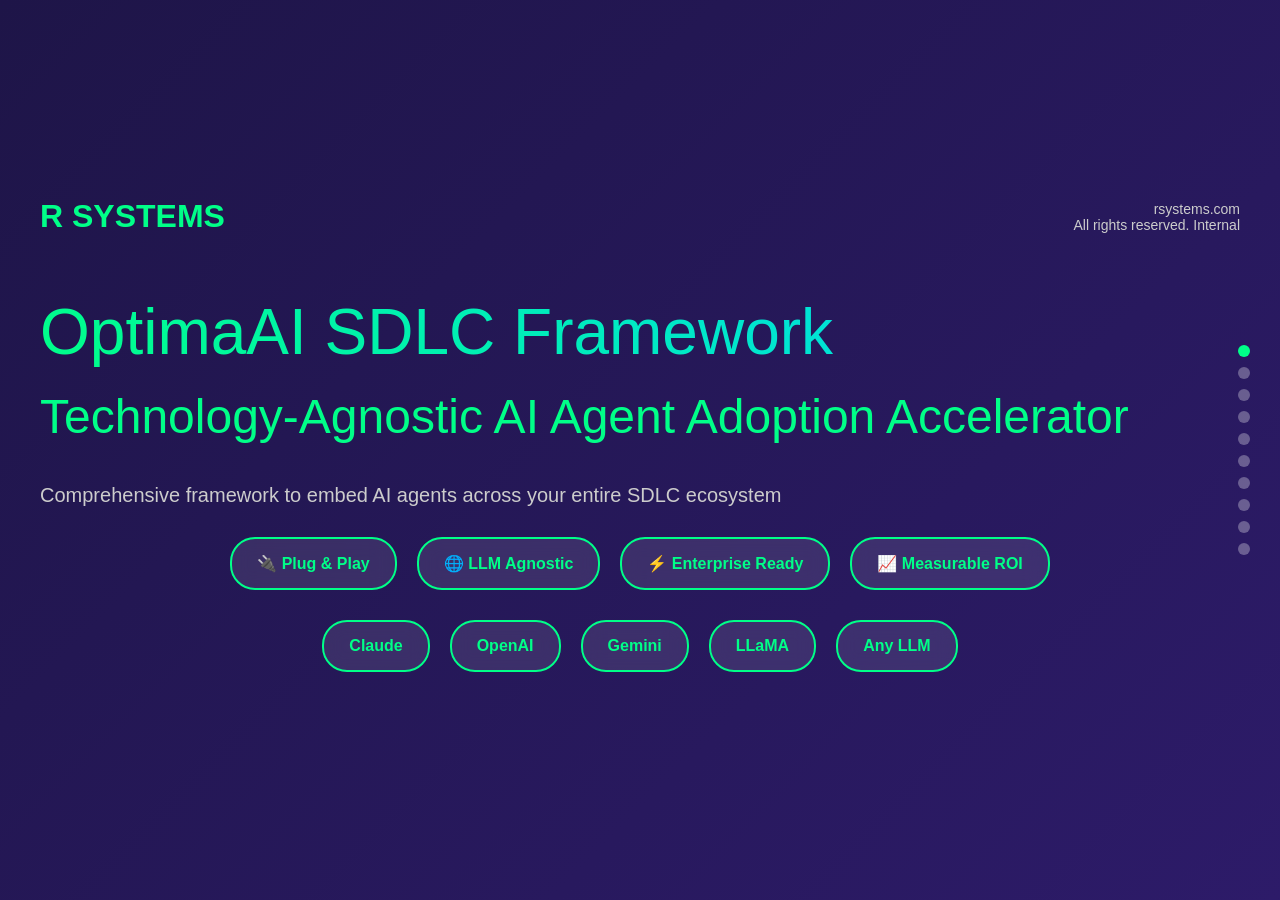
==== index.html @ e8d5e6df "Renamed to index.html" ====
<!DOCTYPE html>
<html lang="en">
<head>
    <meta charset="UTF-8">
    <meta name="viewport" content="width=device-width, initial-scale=1.0">
    <title>OptimaAI SDLC Framework</title>
    <style>
        * {
            margin: 0;
            padding: 0;
            box-sizing: border-box;
        }

        body {
            font-family: 'Segoe UI', Tahoma, Geneva, Verdana, sans-serif;
            background: linear-gradient(135deg, #1e1548 0%, #2d1b69 100%);
            color: white;
            overflow-x: hidden;
        }

        .slide {
            min-height: 100vh;
            padding: 40px;
            display: flex;
            flex-direction: column;
            justify-content: center;
            position: relative;
            page-break-after: always;
        }

        .slide-content {
            max-width: 1200px;
            margin: 0 auto;
            width: 100%;
        }

        .header {
            display: flex;
            justify-content: space-between;
            align-items: center;
            margin-bottom: 60px;
        }

        .logo {
            font-size: 32px;
            font-weight: bold;
            color: #00ff88;
        }

        .company-info {
            text-align: right;
            font-size: 14px;
            color: #ccc;
        }

        .title-slide h1 {
            font-size: 64px;
            font-weight: 300;
            margin-bottom: 20px;
            background: linear-gradient(45deg, #00ff88, #00d4ff);
            -webkit-background-clip: text;
            -webkit-text-fill-color: transparent;
            background-clip: text;
        }

        .title-slide h2 {
            font-size: 28px;
            font-weight: 300;
            color: #ccc;
            margin-bottom: 40px;
        }

        .slide h2 {
            font-size: 48px;
            margin-bottom: 40px;
            color: #00ff88;
        }

        .slide h3 {
            font-size: 32px;
            margin-bottom: 30px;
            color: #00d4ff;
        }

        /* Technology Agnostic Badges */
        .tech-badges {
            display: flex;
            justify-content: center;
            gap: 20px;
            margin: 30px 0;
            flex-wrap: wrap;
        }

        .tech-badge {
            background: rgba(255, 255, 255, 0.1);
            border: 2px solid #00ff88;
            border-radius: 25px;
            padding: 15px 25px;
            font-size: 16px;
            font-weight: bold;
            color: #00ff88;
            backdrop-filter: blur(10px);
        }

        /* Framework Components Infographic */
        .framework-grid {
            display: grid;
            grid-template-columns: repeat(3, 1fr);
            gap: 30px;
            margin: 40px 0;
        }

        .component-card {
            background: rgba(255, 255, 255, 0.1);
            border: 2px solid #00ff88;
            border-radius: 20px;
            padding: 30px;
            text-align: center;
            transition: transform 0.3s ease, box-shadow 0.3s ease;
            backdrop-filter: blur(10px);
        }

        .component-card:hover {
            transform: translateY(-10px);
            box-shadow: 0 20px 40px rgba(0, 255, 136, 0.3);
        }

        .component-icon {
            font-size: 48px;
            margin-bottom: 20px;
            color: #00ff88;
        }

        .component-card h4 {
            font-size: 20px;
            margin-bottom: 15px;
            color: #00d4ff;
        }

        .component-card p {
            font-size: 14px;
            line-height: 1.6;
            color: #ccc;
        }

        /* Detailed Phase Cards */
        .phase-detail-grid {
            display: grid;
            grid-template-columns: repeat(2, 1fr);
            gap: 30px;
            margin: 40px 0;
        }

        .phase-detail-card {
            background: rgba(255, 255, 255, 0.1);
            border: 2px solid #00d4ff;
            border-radius: 20px;
            padding: 30px;
            backdrop-filter: blur(10px);
            position: relative;
        }

        .phase-detail-number {
            position: absolute;
            top: -15px;
            left: 30px;
            background: linear-gradient(45deg, #00ff88, #00d4ff);
            color: #1e1548;
            width: 40px;
            height: 40px;
            border-radius: 50%;
            display: flex;
            align-items: center;
            justify-content: center;
            font-weight: bold;
            font-size: 18px;
        }

        .phase-detail-card h4 {
            font-size: 24px;
            margin: 20px 0 20px;
            color: #00ff88;
        }

        .phase-activities {
            display: grid;
            grid-template-columns: 1fr 1fr;
            gap: 20px;
            margin-top: 20px;
        }

        .activity-section h5 {
            font-size: 16px;
            color: #00d4ff;
            margin-bottom: 10px;
        }

        .activity-section ul {
            list-style: none;
            font-size: 13px;
            color: #ccc;
        }

        .activity-section li {
            margin-bottom: 6px;
            padding-left: 15px;
            position: relative;
        }

        .activity-section li::before {
            content: '▶';
            position: absolute;
            left: 0;
            color: #00ff88;
            font-size: 10px;
        }

        /* CXO Outcomes */
        .outcomes-grid {
            display: grid;
            grid-template-columns: 1fr 1fr;
            gap: 40px;
            margin: 40px 0;
        }

        .outcome-card {
            background: linear-gradient(135deg, rgba(0, 255, 136, 0.2), rgba(0, 212, 255, 0.2));
            border: 2px solid #00ff88;
            border-radius: 20px;
            padding: 30px;
            backdrop-filter: blur(10px);
        }

        .outcome-icon {
            font-size: 48px;
            margin-bottom: 20px;
            color: #00ff88;
        }

        .outcome-card h4 {
            font-size: 24px;
            margin-bottom: 15px;
            color: #00d4ff;
        }

        .outcome-metrics {
            margin-top: 20px;
        }

        .outcome-metrics ul {
            list-style: none;
        }

        .outcome-metrics li {
            margin-bottom: 8px;
            padding-left: 20px;
            position: relative;
            color: #ccc;
        }

        .outcome-metrics li::before {
            content: '📊';
            position: absolute;
            left: 0;
        }

        /* Use Cases Grid */
        .use-cases-grid {
            display: grid;
            grid-template-columns: repeat(2, 1fr);
            gap: 25px;
            margin: 40px 0;
        }

        .use-case-card {
            background: rgba(255, 255, 255, 0.1);
            border: 2px solid #00d4ff;
            border-radius: 15px;
            padding: 25px;
            backdrop-filter: blur(10px);
            transition: transform 0.3s ease;
        }

        .use-case-card:hover {
            transform: translateY(-5px);
        }

        .use-case-icon {
            font-size: 36px;
            margin-bottom: 15px;
            color: #00ff88;
        }

        .use-case-card h4 {
            font-size: 18px;
            margin-bottom: 10px;
            color: #00d4ff;
        }

        .use-case-card p {
            font-size: 14px;
            color: #ccc;
            line-height: 1.5;
        }

        /* AI Tools Landscape */
        .tools-categories {
            display: grid;
            grid-template-columns: repeat(5, 1fr);
            gap: 20px;
            margin: 30px 0;
        }

        .tool-category {
            background: rgba(255, 255, 255, 0.1);
            border: 2px solid #00d4ff;
            border-radius: 15px;
            padding: 20px;
            text-align: center;
            backdrop-filter: blur(10px);
        }

        .tool-category h5 {
            font-size: 14px;
            margin-bottom: 15px;
            color: #00ff88;
            font-weight: bold;
        }

        .tool-examples {
            font-size: 12px;
            color: #ccc;
            margin-bottom: 15px;
        }

        .tool-features {
            font-size: 10px;
            color: #999;
        }

        .tool-features li {
            margin-bottom: 3px;
        }

        .decision-matrix {
            background: rgba(255, 255, 255, 0.1);
            border: 2px solid #00ff88;
            border-radius: 15px;
            padding: 25px;
            margin: 30px 0;
            backdrop-filter: blur(10px);
        }

        .matrix-table {
            width: 100%;
            border-collapse: collapse;
            margin-top: 20px;
        }

        .matrix-table th,
        .matrix-table td {
            border: 1px solid #00d4ff;
            padding: 12px;
            text-align: center;
            font-size: 12px;
        }

        .matrix-table th {
            background: rgba(0, 255, 136, 0.2);
            color: #00ff88;
            font-weight: bold;
        }

        .matrix-table td {
            color: #ccc;
        }

        /* Benefits Grid */
        .benefits-grid {
            display: grid;
            grid-template-columns: repeat(5, 1fr);
            gap: 20px;
            margin: 40px 0;
        }

        .benefit-item {
            text-align: center;
            padding: 20px;
            background: rgba(0, 255, 136, 0.1);
            border-radius: 15px;
            border: 1px solid #00ff88;
        }

        .benefit-number {
            font-size: 48px;
            font-weight: bold;
            color: #00ff88;
            margin-bottom: 10px;
        }

        .benefit-text {
            font-size: 14px;
            color: #ccc;
            line-height: 1.4;
        }

        /* Case Studies */
        .case-studies-grid {
            display: grid;
            grid-template-columns: repeat(2, 1fr);
            gap: 30px;
            margin: 40px 0;
        }

        .case-study-card {
            background: rgba(255, 255, 255, 0.1);
            border: 2px solid #00d4ff;
            border-radius: 20px;
            padding: 30px;
            backdrop-filter: blur(10px);
        }

        .case-study-header {
            background: linear-gradient(45deg, #00ff88, #00d4ff);
            -webkit-background-clip: text;
            -webkit-text-fill-color: transparent;
            background-clip: text;
            font-size: 18px;
            font-weight: bold;
            margin-bottom: 15px;
        }

        .case-metrics {
            display: flex;
            justify-content: space-around;
            margin: 20px 0;
        }

        .metric {
            text-align: center;
        }

        .metric-value {
            font-size: 32px;
            font-weight: bold;
            color: #00ff88;
        }

        .metric-label {
            font-size: 12px;
            color: #ccc;
        }

        /* Commercial Card */
        .commercial-card {
            background: linear-gradient(135deg, rgba(0, 255, 136, 0.2), rgba(0, 212, 255, 0.2));
            border: 2px solid #00ff88;
            border-radius: 20px;
            padding: 40px;
            text-align: center;
            margin: 40px auto;
            max-width: 600px;
        }

        .commercial-card h3 {
            color: #00ff88;
            margin-bottom: 20px;
        }

        .pod-description {
            font-size: 18px;
            margin-bottom: 30px;
            color: #ccc;
        }

        .rate-placeholder {
            background: rgba(255, 255, 255, 0.1);
            border: 2px dashed #00d4ff;
            border-radius: 10px;
            padding: 20px;
            font-size: 24px;
            color: #00d4ff;
        }

        /* Navigation */
        .nav-dots {
            position: fixed;
            right: 30px;
            top: 50%;
            transform: translateY(-50%);
            z-index: 1000;
        }

        .nav-dot {
            width: 12px;
            height: 12px;
            border-radius: 50%;
            background: rgba(255, 255, 255, 0.3);
            margin: 10px 0;
            cursor: pointer;
            transition: background 0.3s ease;
        }

        .nav-dot.active {
            background: #00ff88;
        }

        @media print {
            .nav-dots { display: none; }
            .slide { page-break-after: always; }
        }
    </style>
</head>
<body>
    <!-- Slide 1: Title -->
    <div class="slide title-slide">
        <div class="slide-content">
            <div class="header">
                <div class="logo">R SYSTEMS</div>
                <div class="company-info">
                    rsystems.com<br>
                    All rights reserved. Internal
                </div>
            </div>
            <h1>OptimaAI SDLC Framework</h1>
            <h2>Technology-Agnostic AI Agent Adoption Accelerator</h2>
            <p style="font-size: 20px; color: #ccc; margin-top: 40px;">
                Comprehensive framework to embed AI agents across your entire SDLC ecosystem
            </p>
            
            <div class="tech-badges">
                <div class="tech-badge">🔌 Plug & Play</div>
                <div class="tech-badge">🌐 LLM Agnostic</div>
                <div class="tech-badge">⚡ Enterprise Ready</div>
                <div class="tech-badge">📈 Measurable ROI</div>
            </div>
            
            <div class="tech-badges">
                <div class="tech-badge">Claude</div>
                <div class="tech-badge">OpenAI</div>
                <div class="tech-badge">Gemini</div>
                <div class="tech-badge">LLaMA</div>
                <div class="tech-badge">Any LLM</div>
            </div>
        </div>
    </div>

    <!-- Slide 2: Framework Components -->
    <div class="slide">
        <div class="slide-content">
            <div class="header">
                <div class="logo">R SYSTEMS</div>
                <div class="company-info">rsystems.com</div>
            </div>
            <h2>OptimaAI Framework Components</h2>
            <p style="font-size: 18px; color: #ccc; margin-bottom: 40px;">
                Technology-agnostic accelerator with pre-built components for seamless AI agent integration
            </p>
            
            <div class="framework-grid">
                <div class="component-card">
                    <div class="component-icon">📚</div>
                    <h4>Prompt Libraries</h4>
                    <p>1,500+ reusable prompt snippets & DSLs optimized for SDLC workflows across all LLM providers</p>
                </div>
                
                <div class="component-card">
                    <div class="component-icon">🤖</div>
                    <h4>Agentic Tools</h4>
                    <p>25+ best-in-class tools: Cursor, Claude Code, GitHub Copilot, Gemini, compatible with any LLM</p>
                </div>
                
                <div class="component-card">
                    <div class="component-icon">⚙️</div>
                    <h4>Custom Agents</h4>
                    <p>Reference blueprints for 12 common SDLC agents: Code Gen, PR Reviewer, QE Bot</p>
                </div>
                
                <div class="component-card">
                    <div class="component-icon">🔌</div>
                    <h4>MCP Servers</h4>
                    <p>Pre-built connectors for Jira, GitHub, CI/CD, Databases, Cloud platforms</p>
                </div>
                
                <div class="component-card">
                    <div class="component-icon">👨‍💻</div>
                    <h4>AI Engineering Experts</h4>
                    <p>400+ GenAI-certified engineers, 40+ prompt/agent design specialists</p>
                </div>
                
                <div class="component-card">
                    <div class="component-icon">📈</div>
                    <h4>Adoption Framework</h4>
                    <p>Proven 5-stage maturity model with evaluation harness for metrics tracking</p>
                </div>
            </div>
        </div>
    </div>

    <!-- Slide 3: AI Tools Landscape -->
    <div class="slide">
        <div class="slide-content">
            <div class="header">
                <div class="logo">R SYSTEMS</div>
                <div class="company-info">rsystems.com</div>
            </div>
            <h2>AI Tools Landscape & Selection Guide</h2>
            <p style="font-size: 18px; color: #ccc; margin-bottom: 30px;">
                Understanding the ecosystem to make informed decisions for your SDLC
            </p>
            
            <div class="tools-categories">
                <div class="tool-category">
                    <h5>AI Native IDE</h5>
                    <div class="tool-examples">Cursor, Windsurf</div>
                    <ul class="tool-features">
                        <li>✓ Interactive pair programming</li>
                        <li>✓ Long context mode</li>
                        <li>✓ Multi-file editing</li>
                        <li>✓ Deep indexing</li>
                        <li>△ Limited IDE support</li>
                    </ul>
                    <div style="margin-top: 10px; font-size: 11px; color: #00ff88;">Best for: Daily coding</div>
                </div>
                
                <div class="tool-category">
                    <h5>AI Extension in IDE</h5>
                    <div class="tool-examples">GitHub Copilot, Amazon Q, Cline</div>
                    <ul class="tool-features">
                        <li>✓ Works with existing IDEs</li>
                        <li>✓ Enterprise compliance</li>
                        <li>✓ Multiple LLM Support</li>
                        <li>△ Limited native features</li>
                    </ul>
                    <div style="margin-top: 10px; font-size: 11px; color: #00ff88;">Best for: Enterprise teams</div>
                </div>
                
                <div class="tool-category">
                    <h5>Prototyping Tools</h5>
                    <div class="tool-examples">Lovable.dev, V0.dev, Bolt.new</div>
                    <ul class="tool-features">
                        <li>✓ Rapid prototyping</li>
                        <li>✓ Natural language input</li>
                        <li>✓ Quick POCs</li>
                        <li>△ Not production-ready</li>
                    </ul>
                    <div style="margin-top: 10px; font-size: 11px; color: #00ff88;">Best for: Quick prototypes</div>
                </div>
                
                <div class="tool-category">
                    <h5>Background Agent</h5>
                    <div class="tool-examples">Devin, Factory AI, Jules</div>
                    <ul class="tool-features">
                        <li>✓ Fire and Forget</li>
                        <li>✓ Large scale tasks</li>
                        <li>✓ Parallel execution</li>
                        <li>△ Non-interactive</li>
                    </ul>
                    <div style="margin-top: 10px; font-size: 11px; color: #00ff88;">Best for: Large automation</div>
                </div>
                
                <div class="tool-category">
                    <h5>CLI Agent</h5>
                    <div class="tool-examples">Claude Code, Aider, Amazon Q CLI</div>
                    <ul class="tool-features">
                        <li>✓ Local execution</li>
                        <li>✓ Semi-interactive</li>
                        <li>✓ External tooling (MCP)</li>
                        <li>✓ Privacy compliant</li>
                    </ul>
                    <div style="margin-top: 10px; font-size: 11px; color: #00ff88;">Best for: Complex local tasks</div>
                </div>
            </div>
            
            <div class="decision-matrix">
                <h3 style="color: #00d4ff; margin-bottom: 20px;">Quick Decision Matrix</h3>
                <table class="matrix-table">
                    <thead>
                        <tr>
                            <th>Category</th>
                            <th>Interactivity</th>
                            <th>Privacy</th>
                            <th>Setup</th>
                            <th>Scale</th>
                            <th>Use When</th>
                            <th>Best For</th>
                        </tr>
                    </thead>
                    <tbody>
                        <tr>
                            <td>AI Native IDE</td>
                            <td>High</td>
                            <td>Medium</td>
                            <td>Complex</td>
                            <td>Individual</td>
                            <td>Greenfield</td>
                            <td>Pair coding</td>
                        </tr>
                        <tr>
                            <td>AI Extension</td>
                            <td>High</td>
                            <td>High</td>
                            <td>Easy</td>
                            <td>Team</td>
                            <td>Enterprise</td>
                            <td>Daily coding</td>
                        </tr>
                        <tr>
                            <td>Prototyping</td>
                            <td>High</td>
                            <td>High</td>
                            <td>Easy</td>
                            <td>Limited</td>
                            <td>Rapid POCs</td>
                            <td>Quick mockups</td>
                        </tr>
                        <tr>
                            <td>Background</td>
                            <td>Low</td>
                            <td>Low</td>
                            <td>Easy</td>
                            <td>Massive</td>
                            <td>Large tasks</td>
                            <td>Bulk automation</td>
                        </tr>
                        <tr>
                            <td>CLI Agent</td>
                            <td>Medium</td>
                            <td>High</td>
                            <td>Medium</td>
                            <td>High</td>
                            <td>Complex tasks</td>
                            <td>Local development</td>
                        </tr>
                    </tbody>
                </table>
            </div>
        </div>
    </div>

    <!-- Slide 4: CXO Outcomes -->
    <div class="slide">
        <div class="slide-content">
            <div class="header">
                <div class="logo">R SYSTEMS</div>
                <div class="company-info">rsystems.com</div>
            </div>
            <h2>What CXOs Get: Measurable Business Outcomes</h2>
            <p style="font-size: 18px; color: #ccc; margin-bottom: 40px;">
                Complete ecosystem of AI-powered engineering excellence with executive visibility
            </p>
            
            <div class="outcomes-grid">
                <div class="outcome-card">
                    <div class="outcome-icon">🚀</div>
                    <h4>AI-Embedded Engineering Teams</h4>
                    <p style="color: #ccc; margin-bottom: 20px;">
                        Fully integrated AI agents across your SDLC, enabling your engineering teams to operate at 2X productivity
                    </p>
                    <div class="outcome-metrics">
                        <ul>
                            <li>Context-aware agents with deep ecosystem knowledge</li>
                            <li>Seamless integration with existing workflows</li>
                            <li>Reduced cognitive load on developers</li>
                            <li>Faster feature delivery and bug resolution</li>
                            <li>Enhanced code quality and consistency</li>
                        </ul>
                    </div>
                </div>
                
                <div class="outcome-card">
                    <div class="outcome-icon">📊</div>
                    <h4>Executive Productivity Dashboard</h4>
                    <p style="color: #ccc; margin-bottom: 20px;">
                        Real-time visibility into developer productivity and AI adoption metrics across your organization
                    </p>
                    <div class="outcome-metrics">
                        <ul>
                            <li>GitHub commit and PR metrics integration</li>
                            <li>Copilot/AI tool usage analytics</li>
                            <li>Atlassian/Jira velocity tracking</li>
                            <li>Sprint performance and delivery metrics</li>
                            <li>ROI measurement on AI investments</li>
                            <li>Team productivity trends and insights</li>
                        </ul>
                    </div>
                </div>
            </div>
            
            <div style="text-align: center; margin-top: 40px; padding: 30px; background: rgba(0, 255, 136, 0.1); border-radius: 15px; border: 2px solid #00ff88;">
                <h3 style="color: #00ff88; margin-bottom: 15px;">🎯 Bottom Line Impact</h3>
                <p style="font-size: 20px; color: #ccc;">
                    <strong style="color: #00d4ff;">Minimum 2X productivity gains</strong> with full visibility and control over your AI-powered engineering transformation
                </p>
            </div>
        </div>
    </div>

    <!-- Slide 5: Detailed Engagement Phases -->
    <div class="slide">
        <div class="slide-content">
            <div class="header">
                <div class="logo">R SYSTEMS</div>
                <div class="company-info">rsystems.com</div>
            </div>
            <h2>Detailed 4-Phase Engagement Model</h2>
            <p style="font-size: 18px; color: #ccc; margin-bottom: 30px;">
                Systematic approach to embed AI agents in your SDLC ecosystem
            </p>
            
            <div class="phase-detail-grid">
                <div class="phase-detail-card">
                    <div class="phase-detail-number">1</div>
                    <h4>Discovery & Assessment</h4>
                    <div class="phase-activities">
                        <div class="activity-section">
                            <h5>Technology Analysis</h5>
                            <ul>
                                <li>Tech stack deep dive</li>
                                <li>Development workflow mapping</li>
                                <li>Tool inventory assessment</li>
                                <li>Integration point identification</li>
                            </ul>
                        </div>
                        <div class="activity-section">
                            <h5>Opportunity Mapping</h5>
                            <ul>
                                <li>Automation potential analysis</li>
                                <li>Productivity bottleneck identification</li>
                                <li>ROI opportunity assessment</li>
                                <li>Risk and compliance evaluation</li>
                            </ul>
                        </div>
                    </div>
                    <div class="phase-activities" style="margin-top: 15px;">
                        <div class="activity-section">
                            <h5>Knowledge Architecture</h5>
                            <ul>
                                <li>Codebase indexing strategy</li>
                                <li>Library and package mapping</li>
                                <li>Documentation structure analysis</li>
                                <li>Context requirements definition</li>
                            </ul>
                        </div>
                        <div class="activity-section">
                            <h5>Infrastructure Design</h5>
                            <ul>
                                <li>MCP server architecture</li>
                                <li>Custom connector requirements</li>
                                <li>QE agent framework design</li>
                                <li>Security and governance planning</li>
                            </ul>
                        </div>
                    </div>
                </div>
                
                <div class="phase-detail-card">
                    <div class="phase-detail-number">2</div>
                    <h4>Setup & Configuration</h4>
                    <div class="phase-activities">
                        <div class="activity-section">
                            <h5>Framework Deployment</h5>
                            <ul>
                                <li>Ecosystem-specific prompt templates</li>
                                <li>Cursor rules and configurations</li>
                                <li>MCP ecosystem deployment</li>
                                <li>Custom MCP server development</li>
                            </ul>
                        </div>
                        <div class="activity-section">
                            <h5>Integration Setup</h5>
                            <ul>
                                <li>SDLC adapters integration (Jira, GitHub)</li>
                                <li>Agentic workflow configuration</li>
                                <li>Knowledge assistant deployment</li>
                                <li>CI/CD pipeline integration</li>
                            </ul>
                        </div>
                    </div>
                    <div class="phase-activities" style="margin-top: 15px;">
                        <div class="activity-section">
                            <h5>Agent Deployment</h5>
                            <ul>
                                <li>Custom agent development</li>
                                <li>Testing and validation setup</li>
                                <li>Performance optimization</li>
                                <li>Security implementation</li>
                            </ul>
                        </div>
                        <div class="activity-section">
                            <h5>Platform Setup</h5>
                            <ul>
                                <li>Monitoring dashboard deployment</li>
                                <li>Metrics collection setup</li>
                                <li>Alert and notification configuration</li>
                                <li>Backup and recovery procedures</li>
                            </ul>
                        </div>
                    </div>
                </div>
                
                <div class="phase-detail-card">
                    <div class="phase-detail-number">3</div>
                    <h4>Adoption & Training</h4>
                    <div class="phase-activities">
                        <div class="activity-section">
                            <h5>Team Enablement</h5>
                            <ul>
                                <li>Comprehensive training programs</li>
                                <li>Best practice workshops</li>
                                <li>"Prompt to Product" certification</li>
                                <li>Hands-on coaching sessions</li>
                            </ul>
                        </div>
                        <div class="activity-section">
                            <h5>Change Management</h5>
                            <ul>
                                <li>Adoption strategy execution</li>
                                <li>Resistance management</li>
                                <li>Feedback loop establishment</li>
                                <li>Continuous improvement process</li>
                            </ul>
                        </div>
                    </div>
                    <div class="phase-activities" style="margin-top: 15px;">
                        <div class="activity-section">
                            <h5>Productivity Optimization</h5>
                            <ul>
                                <li>Workflow optimization</li>
                                <li>Custom prompt development</li>
                                <li>Agent fine-tuning</li>
                                <li>Performance enhancement</li>
                            </ul>
                        </div>
                        <div class="activity-section">
                            <h5>Knowledge Transfer</h5>
                            <ul>
                                <li>Internal champion development</li>
                                <li>Documentation and playbooks</li>
                                <li>Self-service capabilities</li>
                                <li>Sustainability planning</li>
                            </ul>
                        </div>
                    </div>
                </div>
                
                <div class="phase-detail-card">
                    <div class="phase-detail-number">4</div>
                    <h4>Metrics & Optimization</h4>
                    <div class="phase-activities">
                        <div class="activity-section">
                            <h5>Performance Tracking</h5>
                            <ul>
                                <li>Sprint points delivered analysis</li>
                                <li>Bug reduction measurement</li>
                                <li>Ticket closure time tracking</li>
                                <li>PR resolution speed metrics</li>
                            </ul>
                        </div>
                        <div class="activity-section">
                            <h5>Executive Reporting</h5>
                            <ul>
                                <li>Leadership dashboard setup</li>
                                <li>ROI calculation and reporting</li>
                                <li>Productivity trend analysis</li>
                                <li>Strategic recommendations</li>
                            </ul>
                        </div>
                    </div>
                    <div class="phase-activities" style="margin-top: 15px;">
                        <div class="activity-section">
                            <h5>Continuous Improvement</h5>
                            <ul>
                                <li>Performance optimization</li>
                                <li>Agent enhancement</li>
                                <li>Process refinement</li>
                                <li>Scaling strategy development</li>
                            </ul>
                        </div>
                        <div class="activity-section">
                            <h5>Data Integration</h5>
                            <ul>
                                <li>GitHub metrics integration</li>
                                <li>Copilot usage analytics</li>
                                <li>Atlassian data synchronization</li>
                                <li>Custom metric development</li>
                            </ul>
                        </div>
                    </div>
                </div>
            </div>
        </div>
    </div>

    <!-- Slide 6: Proven Use Cases -->
    <div class="slide">
        <div class="slide-content">
            <div class="header">
                <div class="logo">R SYSTEMS</div>
                <div class="company-info">rsystems.com</div>
            </div>
            <h2>Proven Use Cases & Applications</h2>
            <p style="font-size: 18px; color: #ccc; margin-bottom: 40px;">
                Real-world applications of OptimaAI Framework across various engineering scenarios
            </p>
            
            <div class="use-cases-grid">
                <div class="use-case-card">
                    <div class="use-case-icon">🔄</div>
                    <h4>Agentic Reverse Engineering</h4>
                    <p>AI agents analyze legacy systems, extract business logic, and generate comprehensive documentation and migration plans for modernization initiatives.</p>
                </div>
                
                <div class="use-case-card">
                    <div class="use-case-icon">🏗️</div>
                    <h4>AI-Driven Legacy Modernization</h4>
                    <p>Automated migration of legacy applications to modern architectures with AI agents handling code transformation, testing, and validation processes.</p>
                </div>
                
                <div class="use-case-card">
                    <div class="use-case-icon">🧪</div>
                    <h4>Agent-Driven QE Framework</h4>
                    <p>Comprehensive testing automation with AI agents generating test cases, executing tests, analyzing results, and providing intelligent bug reports and suggestions.</p>
                </div>
                
                <div class="use-case-card">
                    <div class="use-case-icon">⚡</div>
                    <h4>Agent-Driven MVP Engineering</h4>
                    <p>Rapid prototype development with AI agents handling end-to-end MVP creation from requirements analysis to deployment and testing automation.</p>
                </div>
                
                <div class="use-case-card">
                    <div class="use-case-icon">📚</div>
                    <h4>Intelligent Documentation Generation</h4>
                    <p>Automated creation and maintenance of technical documentation, API specs, and code comments using context-aware AI agents.</p>
                </div>
                
                <div class="use-case-card">
                    <div class="use-case-icon">🔍</div>
                    <h4>Code Review & Quality Assurance</h4>
                    <p>AI-powered code review agents that enforce coding standards, identify potential issues, and suggest improvements based on best practices.</p>
                </div>
                
                <div class="use-case-card">
                    <div class="use-case-icon">🚀</div>
                    <h4>CI/CD Pipeline Optimization</h4>
                    <p>Intelligent build and deployment optimization with AI agents managing pipeline efficiency, resource allocation, and automated rollback strategies.</p>
                </div>
                
                <div class="use-case-card">
                    <div class="use-case-icon">🔧</div>
                    <h4>Infrastructure as Code Automation</h4>
                    <p>AI agents for automated infrastructure provisioning, configuration management, and environment consistency across development lifecycle.</p>
                </div>
            </div>
        </div>
    </div>

    <!-- Slide 7: Benefits Across SDLC -->
    <div class="slide">
        <div class="slide-content">
            <div class="header">
                <div class="logo">R SYSTEMS</div>
                <div class="company-info">rsystems.com</div>
            </div>
            <h2>Measurable Benefits Across SDLC</h2>
            <p style="font-size: 18px; color: #ccc; margin-bottom: 40px;">
                Achieve minimum 2X productivity gains with AI agent integration
            </p>
            
            <div class="benefits-grid">
                <div class="benefit-item">
                    <div class="benefit-number">21%</div>
                    <div class="benefit-text">Faster research, business analysis & documentation</div>
                </div>
                
                <div class="benefit-item">
                    <div class="benefit-number">50%</div>
                    <div class="benefit-text">Quicker design iterations</div>
                </div>
                
                <div class="benefit-item">
                    <div class="benefit-number">2-3X</div>
                    <div class="benefit-text">Faster code generation and documentation</div>
                </div>
                
                <div class="benefit-item">
                    <div class="benefit-number">15%</div>
                    <div class="benefit-text">Quicker bug resolution</div>
                </div>
                
                <div class="benefit-item">
                    <div class="benefit-number">40%</div>
                    <div class="benefit-text">Reduction in release cycles</div>
                </div>
            </div>
            
            <div style="text-align: center; margin-top: 60px;">
                <h3 style="color: #00ff88; font-size: 36px;">Overall Productivity: <span style="color: #00d4ff;">Minimum 2X Improvement</span></h3>
                <p style="font-size: 18px; color: #ccc; margin-top: 20px;">
                    With 400+ trained generative AI engineers leveling up software engineering for better productivity, efficiency, and quality
                </p>
            </div>
        </div>
    </div>

    <!-- Slide 8: Case Studies -->
    <div class="slide">
        <div class="slide-content">
            <div class="header">
                <div class="logo">R SYSTEMS</div>
                <div class="company-info">rsystems.com</div>
            </div>
            <h2>Proven Success Stories</h2>
            <p style="font-size: 18px; color: #ccc; margin-bottom: 40px;">
                Real-world implementations delivering measurable results
            </p>
            
            <div class="case-studies-grid">
                <div class="case-study-card">
                    <div class="case-study-header">AI Agents for Report Modernization - Fintech</div>
                    <p style="color: #ccc; margin-bottom: 20px;">
                        Migrated 45 embedded Looker reports to custom Vue.js + ECharts dashboards using AI-first process
                    </p>
                    <div class="case-metrics">
                        <div class="metric">
                            <div class="metric-value">2X</div>
                            <div class="metric-label">Report Output per Sprint</div>
                        </div>
                        <div class="metric">
                            <div class="metric-value">40%</div>
                            <div class="metric-label">Reduced Dev Time</div>
                        </div>
                        <div class="metric">
                            <div class="metric-value">40%+</div>
                            <div class="metric-label">Code Reuse</div>
                        </div>
                    </div>
                </div>
                
                <div class="case-study-card">
                    <div class="case-study-header">AI-Powered PHP→Java Migration</div>
                    <p style="color: #ccc; margin-bottom: 20px;">
                        Migrated 250+ legacy PHP modules to scalable Java microservices with 97% completeness
                    </p>
                    <div class="case-metrics">
                        <div class="metric">
                            <div class="metric-value">75%</div>
                            <div class="metric-label">Reduced Manual Effort</div>
                        </div>
                        <div class="metric">
                            <div class="metric-value">10→2.5</div>
                            <div class="metric-label">Days per Module</div>
                        </div>
                        <div class="metric">
                            <div class="metric-value">97%</div>
                            <div class="metric-label">Migration Accuracy</div>
                        </div>
                    </div>
                </div>
                
                <div class="case-study-card">
                    <div class="case-study-header">AI-First SDLC Agent Implementation</div>
                    <p style="color: #ccc; margin-bottom: 20px;">
                        Built and deployed a bill inspection MVP in just 2 weeks using agentic AI workflows
                    </p>
                    <div class="case-metrics">
                        <div class="metric">
                            <div class="metric-value">2X</div>
                            <div class="metric-label">Faster MVP Delivery</div>
                        </div>
                        <div class="metric">
                            <div class="metric-value">3</div>
                            <div class="metric-label">Engineers Only</div>
                        </div>
                        <div class="metric">
                            <div class="metric-value">High</div>
                            <div class="metric-label">Test Coverage</div>
                        </div>
                    </div>
                </div>
                
                <div class="case-study-card">
                    <div class="case-study-header">QE Agent for Insurance Migration</div>
                    <p style="color: #ccc; margin-bottom: 20px;">
                        Automated QA for Oracle Forms to React + Java migration with AI-powered testing
                    </p>
                    <div class="case-metrics">
                        <div class="metric">
                            <div class="metric-value">70%</div>
                            <div class="metric-label">QA Effort Saved</div>
                        </div>
                        <div class="metric">
                            <div class="metric-value">99%</div>
                            <div class="metric-label">Migration Completeness</div>
                        </div>
                        <div class="metric">
                            <div class="metric-value">80%</div>
                            <div class="metric-label">Test Coverage</div>
                        </div>
                    </div>
                </div>
            </div>
        </div>
    </div>

    <!-- Slide 9: T-Hive Case Study Spotlight -->
    <div class="slide">
        <div class="slide-content">
            <div class="header">
                <div class="logo">R SYSTEMS</div>
                <div class="company-info">rsystems.com</div>
            </div>
            <h2>Spotlight: T-Hive Maestro Platform Success</h2>
            <p style="font-size: 18px; color: #ccc; margin-bottom: 40px;">
                Advanced Agentic AI workflows for legacy system maintenance and support acceleration
            </p>
            
            <div style="display: grid; grid-template-columns: 1fr 1fr; gap: 40px; margin: 40px 0;">
                <div class="case-study-card" style="height: auto;">
                    <div class="case-study-header" style="font-size: 24px; margin-bottom: 20px;">🏭 T-Hive Maestro Platform</div>
                    <p style="color: #ccc; margin-bottom: 25px; font-size: 16px;">
                        Accelerated maintenance and support for T-Hive's warehouse management platform using sophisticated agentic AI workflows and reverse engineering
                    </p>
                    
                    <div style="margin-bottom: 25px;">
                        <h4 style="color: #00d4ff; margin-bottom: 15px; font-size: 18px;">🎯 Challenge</h4>
                        <ul style="color: #ccc; font-size: 14px; list-style: none; padding-left: 0;">
                            <li style="margin-bottom: 8px; padding-left: 20px; position: relative;">
                                <span style="position: absolute; left: 0; color: #00ff88;">▶</span>
                                Complex legacy C# and Angular codebase (millions of LOC)
                            </li>
                            <li style="margin-bottom: 8px; padding-left: 20px; position: relative;">
                                <span style="position: absolute; left: 0; color: #00ff88;">▶</span>
                                Rapid knowledge transfer requirements
                            </li>
                            <li style="margin-bottom: 8px; padding-left: 20px; position: relative;">
                                <span style="position: absolute; left: 0; color: #00ff88;">▶</span>
                                Repetitive support tasks consuming developer bandwidth
                            </li>
                            <li style="margin-bottom: 8px; padding-left: 20px; position: relative;">
                                <span style="position: absolute; left: 0; color: #00ff88;">▶</span>
                                Enterprise clients: GM, Hitachi, Toyota, Kohler
                            </li>
                        </ul>
                    </div>
                    
                    <div style="margin-bottom: 25px;">
                        <h4 style="color: #00d4ff; margin-bottom: 15px; font-size: 18px;">⚙️ AI Solution</h4>
                        <ul style="color: #ccc; font-size: 14px; list-style: none; padding-left: 0;">
                            <li style="margin-bottom: 8px; padding-left: 20px; position: relative;">
                                <span style="position: absolute; left: 0; color: #00ff88;">▶</span>
                                Advanced Agentic Reverse Engineering (Repomix, Code2Prompt)
                            </li>
                            <li style="margin-bottom: 8px; padding-left: 20px; position: relative;">
                                <span style="position: absolute; left: 0; color: #00ff88;">▶</span>
                                AI-driven support resolution workflows
                            </li>
                            <li style="margin-bottom: 8px; padding-left: 20px; position: relative;">
                                <span style="position: absolute; left: 0; color: #00ff88;">▶</span>
                                Autonomous pull request generation
                            </li>
                            <li style="margin-bottom: 8px; padding-left: 20px; position: relative;">
                                <span style="position: absolute; left: 0; color: #00ff88;">▶</span>
                                Tools: Cursor AI, GitHub Copilot, LangGraph, Claude 4 Sonnet
                            </li>
                        </ul>
                    </div>
                </div>
                
                <div class="case-study-card" style="height: auto;">
                    <div style="margin-bottom: 30px;">
                        <h4 style="color: #00ff88; margin-bottom: 20px; font-size: 20px;">📊 Breakthrough Results</h4>
                        <div class="case-metrics" style="display: grid; grid-template-columns: repeat(2, 1fr); gap: 20px;">
                            <div class="metric">
                                <div class="metric-value" style="font-size: 36px;">40%</div>
                                <div class="metric-label">Faster Knowledge Ramp-up</div>
                            </div>
                            <div class="metric">
                                <div class="metric-value" style="font-size: 36px;">50%+</div>
                                <div class="metric-label">Support Automation</div>
                            </div>
                            <div class="metric">
                                <div class="metric-value" style="font-size: 28px;">30-40%</div>
                                <div class="metric-label">System Analysis in Hours</div>
                            </div>
                            <div class="metric">
                                <div class="metric-value" style="font-size: 36px;">7+</div>
                                <div class="metric-label">Components Mapped</div>
                            </div>
                        </div>
                    </div>
                    
                    <div style="margin-bottom: 25px;">
                        <h4 style="color: #00d4ff; margin-bottom: 15px; font-size: 18px;">🚀 Key Achievements</h4>
                        <ul style="color: #ccc; font-size: 14px; list-style: none; padding-left: 0;">
                            <li style="margin-bottom: 8px; padding-left: 20px; position: relative;">
                                <span style="position: absolute; left: 0; color: #00ff88;">▶</span>
                                Extracted deep insights from 85K+ lines of code within minutes
                            </li>
                            <li style="margin-bottom: 8px; padding-left: 20px; position: relative;">
                                <span style="position: absolute; left: 0; color: #00ff88;">▶</span>
                                Mapped microservices architecture and service dependencies
                            </li>
                            <li style="margin-bottom: 8px; padding-left: 20px; position: relative;">
                                <span style="position: absolute; left: 0; color: #00ff88;">▶</span>
                                Generated comprehensive documentation automatically
                            </li>
                            <li style="margin-bottom: 8px; padding-left: 20px; position: relative;">
                                <span style="position: absolute; left: 0; color: #00ff88;">▶</span>
                                Freed T-Hive resources to focus on T-Suite 2.0 development
                            </li>
                        </ul>
                    </div>
                    
                    <div style="text-align: center; margin-top: 25px;">
                        <a href="https://rsystemsiltd-my.sharepoint.com/:p:/g/personal/harshil_shah_rsystems_com/EWPupG6F0AtIhzDuHyP1NQsBz7o-St_MDtsI-_P8MPbuRw?e=37JlfQ" style="display: inline-block; background: linear-gradient(45deg, #00ff88, #00d4ff); color: #1e1548; padding: 15px 25px; border-radius: 10px; text-decoration: none; font-weight: bold; font-size: 16px; transition: transform 0.3s ease;" 
                           onmouseover="this.style.transform='scale(1.05)'" 
                           onmouseout="this.style.transform='scale(1)'">
                            📄 View Detailed Case Study
                        </a>
                    </div>
                </div>
            </div>
        </div>
        </div>
    </div>

    <!-- Slide 10: Commercial Engagement -->
    <div class="slide">
        <div class="slide-content">
            <div class="header">
                <div class="logo">R SYSTEMS</div>
                <div class="company-info">rsystems.com</div>
            </div>
            <h2>Engagement Commercials</h2>
            <p style="font-size: 18px; color: #ccc; margin-bottom: 40px;">
                Dedicated AI Pod for accelerated adoption and maximum ROI
            </p>
            
            <div class="commercial-card">
                <h3>OptimaAI Champion Pod</h3>
                <div class="pod-description">
                    Dedicated team of 2-3 AI Champions for comprehensive framework implementation and team enablement
                </div>
                
                <div style="display: grid; grid-template-columns: repeat(3, 1fr); gap: 30px; margin: 30px 0;">
                    <div style="text-align: center;">
                        <h4 style="color: #00ff88; margin-bottom: 15px;">AI Solution Architect</h4>
                        <p style="color: #ccc; font-size: 14px;">Framework design & integration strategy</p>
                    </div>
                    <div style="text-align: center;">
                        <h4 style="color: #00ff88; margin-bottom: 15px;">AI Engineer</h4>
                        <p style="color: #ccc; font-size: 14px;">Custom agent development & optimization</p>
                    </div>
                    <div style="text-align: center;">
                        <h4 style="color: #00ff88; margin-bottom: 15px;">Adoption Specialist</h4>
                        <p style="color: #ccc; font-size: 14px;">Team training & change management</p>
                    </div>
                </div>
                
                <div class="rate-placeholder">
                    Competitive rates starting from $[X]K/month
                    <div style="font-size: 16px; margin-top: 10px; color: #ccc;">
                        Contact us for customized pricing based on your specific requirements
                    </div>
                </div>
            </div>
            
            <div style="text-align: center; margin-top: 40px;">
                <p style="font-size: 18px; color: #00ff88;">
                    🚀 Get started with OptimaAI Framework and achieve 2X productivity gains in your first quarter
                </p>
            </div>
        </div>
    </div>

    <!-- Navigation Dots -->
    <div class="nav-dots">
        <div class="nav-dot active" onclick="goToSlide(0)"></div>
        <div class="nav-dot" onclick="goToSlide(1)"></div>
        <div class="nav-dot" onclick="goToSlide(2)"></div>
        <div class="nav-dot" onclick="goToSlide(3)"></div>
        <div class="nav-dot" onclick="goToSlide(4)"></div>
        <div class="nav-dot" onclick="goToSlide(5)"></div>
        <div class="nav-dot" onclick="goToSlide(6)"></div>
        <div class="nav-dot" onclick="goToSlide(7)"></div>
        <div class="nav-dot" onclick="goToSlide(8)"></div>
        <div class="nav-dot" onclick="goToSlide(9)"></div>
    </div>

    <script>
        let currentSlide = 0;
        const slides = document.querySelectorAll('.slide');
        const dots = document.querySelectorAll('.nav-dot');

        function goToSlide(n) {
            slides[currentSlide].style.display = 'none';
            dots[currentSlide].classList.remove('active');
            
            currentSlide = n;
            
            slides[currentSlide].style.display = 'flex';
            dots[currentSlide].classList.add('active');
        }

        // Initialize - hide all slides except first
        slides.forEach((slide, index) => {
            if (index !== 0) slide.style.display = 'none';
        });

        // Keyboard navigation
        document.addEventListener('keydown', (e) => {
            if (e.key === 'ArrowRight' && currentSlide < slides.length - 1) {
                goToSlide(currentSlide + 1);
            } else if (e.key === 'ArrowLeft' && currentSlide > 0) {
                goToSlide(currentSlide - 1);
            }
        });
    </script>
</body>
</html>
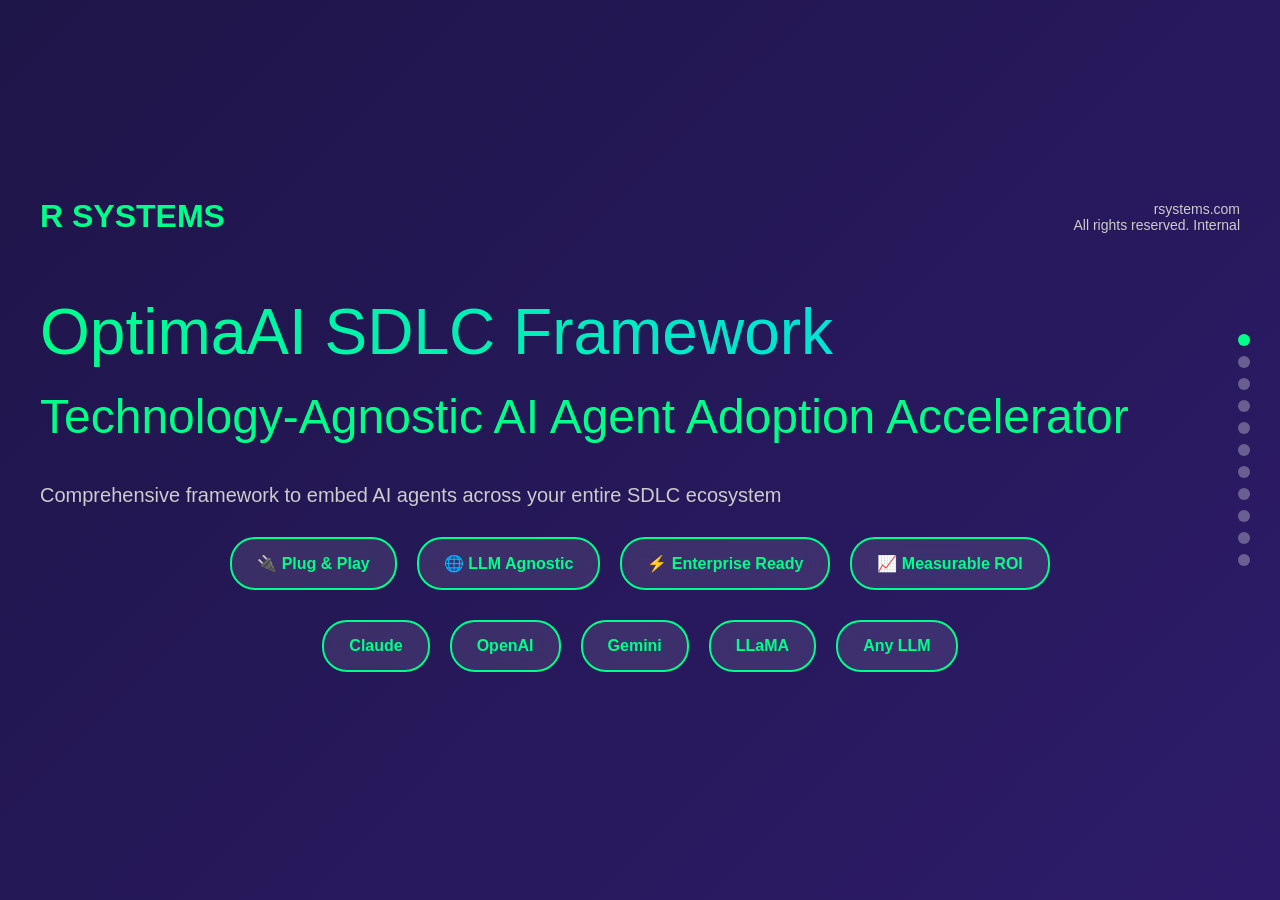
==== commit b522d8c6: "- Added a slide on privacy" ====
--- a/index.html
+++ b/index.html
@@ -1314,7 +1314,7 @@
                     </div>
                     
                     <div style="text-align: center; margin-top: 25px;">
-                        <a href="https://rsystemsiltd-my.sharepoint.com/:p:/g/personal/harshil_shah_rsystems_com/EWPupG6F0AtIhzDuHyP1NQsBz7o-St_MDtsI-_P8MPbuRw?e=37JlfQ" style="display: inline-block; background: linear-gradient(45deg, #00ff88, #00d4ff); color: #1e1548; padding: 15px 25px; border-radius: 10px; text-decoration: none; font-weight: bold; font-size: 16px; transition: transform 0.3s ease;" 
+                        <a href="#" style="display: inline-block; background: linear-gradient(45deg, #00ff88, #00d4ff); color: #1e1548; padding: 15px 25px; border-radius: 10px; text-decoration: none; font-weight: bold; font-size: 16px; transition: transform 0.3s ease;" 
                            onmouseover="this.style.transform='scale(1.05)'" 
                            onmouseout="this.style.transform='scale(1)'">
                             📄 View Detailed Case Study
@@ -1326,7 +1326,163 @@
         </div>
     </div>
 
-    <!-- Slide 10: Commercial Engagement -->
+    <!-- Slide 10: Enterprise Privacy & Security -->
+    <div class="slide">
+        <div class="slide-content">
+            <div class="header">
+                <div class="logo">R SYSTEMS</div>
+                <div class="company-info">rsystems.com</div>
+            </div>
+            <h2>Enterprise Privacy, Security & IP Protection</h2>
+            <p style="font-size: 18px; color: #ccc; margin-bottom: 40px;">
+                OptimaAI Framework ensures enterprise-grade security without compromising intellectual property
+            </p>
+            
+            <div style="display: grid; grid-template-columns: repeat(3, 1fr); gap: 30px; margin: 40px 0;">
+                <div class="component-card" style="background: rgba(0, 255, 136, 0.1); border-color: #00ff88;">
+                    <div class="component-icon">🔒</div>
+                    <h4>No Org-Wide Storage or Shared Infrastructure</h4>
+                    <ul style="list-style: none; padding: 0; text-align: left; font-size: 14px; color: #ccc;">
+                        <li style="margin-bottom: 10px; padding-left: 20px; position: relative;">
+                            <span style="position: absolute; left: 0; color: #00ff88;">✓</span>
+                            Enterprise deals cover pricing and usage tracking only
+                        </li>
+                        <li style="margin-bottom: 10px; padding-left: 20px; position: relative;">
+                            <span style="position: absolute; left: 0; color: #00ff88;">✓</span>
+                            No separate infrastructure where code can be accessed cross-project
+                        </li>
+                        <li style="margin-bottom: 10px; padding-left: 20px; position: relative;">
+                            <span style="position: absolute; left: 0; color: #00ff88;">✓</span>
+                            No centralized or org-level storage of codebases
+                        </li>
+                        <li style="margin-bottom: 10px; padding-left: 20px; position: relative;">
+                            <span style="position: absolute; left: 0; color: #00ff88;">✓</span>
+                            Complete project isolation
+                        </li>
+                    </ul>
+                </div>
+                
+                <div class="component-card" style="background: rgba(0, 212, 255, 0.1); border-color: #00d4ff;">
+                    <div class="component-icon">🛡️</div>
+                    <h4>Privacy Mode Always On</h4>
+                    <ul style="list-style: none; padding: 0; text-align: left; font-size: 14px; color: #ccc;">
+                        <li style="margin-bottom: 10px; padding-left: 20px; position: relative;">
+                            <span style="position: absolute; left: 0; color: #00d4ff;">✓</span>
+                            Plaintext codebase never leaves developer's machine
+                        </li>
+                        <li style="margin-bottom: 10px; padding-left: 20px; position: relative;">
+                            <span style="position: absolute; left: 0; color: #00d4ff;">✓</span>
+                            Only non-readable embeddings stored, not actual code
+                        </li>
+                        <li style="margin-bottom: 10px; padding-left: 20px; position: relative;">
+                            <span style="position: absolute; left: 0; color: #00d4ff;">✓</span>
+                            Privacy mode enforced at organizational level
+                        </li>
+                        <li style="margin-bottom: 10px; padding-left: 20px; position: relative;">
+                            <span style="position: absolute; left: 0; color: #00d4ff;">✓</span>
+                            Customer IP remains secure
+                        </li>
+                    </ul>
+                </div>
+                
+                <div class="component-card" style="background: rgba(255, 193, 7, 0.1); border-color: #ffc107;">
+                    <div class="component-icon">⚡</div>
+                    <h4>How It Works (Per Request Basis)</h4>
+                    <ul style="list-style: none; padding: 0; text-align: left; font-size: 14px; color: #ccc;">
+                        <li style="margin-bottom: 10px; padding-left: 20px; position: relative;">
+                            <span style="position: absolute; left: 0; color: #ffc107;">1.</span>
+                            Agent creates embedding of prompt + code snippet
+                        </li>
+                        <li style="margin-bottom: 10px; padding-left: 20px; position: relative;">
+                            <span style="position: absolute; left: 0; color: #ffc107;">2.</span>
+                            Vector search across stored embeddings for context
+                        </li>
+                        <li style="margin-bottom: 10px; padding-left: 20px; position: relative;">
+                            <span style="position: absolute; left: 0; color: #ffc107;">3.</span>
+                            Relevant context sent to LLM for response
+                        </li>
+                        <li style="margin-bottom: 10px; padding-left: 20px; position: relative;">
+                            <span style="position: absolute; left: 0; color: #ffc107;">4.</span>
+                            Code snippets live on server only for request lifecycle
+                        </li>
+                        <li style="margin-bottom: 10px; padding-left: 20px; position: relative;">
+                            <span style="position: absolute; left: 0; color: #ffc107;">5.</span>
+                            No training, storage, or cross-project sharing - ever
+                        </li>
+                    </ul>
+                </div>
+            </div>
+            
+            <div style="background: linear-gradient(135deg, rgba(138, 43, 226, 0.2), rgba(75, 0, 130, 0.2)); border: 2px solid #8a2be2; border-radius: 15px; padding: 30px; text-align: center; margin: 40px 0;">
+                <h3 style="color: #8a2be2; margin-bottom: 20px; font-size: 24px;">🔐 Enterprise Guarantee</h3>
+                <p style="font-size: 18px; color: #ccc; margin-bottom: 20px;">
+                    OptimaAI Framework tools <strong style="color: #8a2be2;">do not retain any generated code</strong> (or otherwise) with Privacy Mode enabled, ensuring Customer IP remains completely secure.
+                </p>
+                <div style="display: grid; grid-template-columns: repeat(3, 1fr); gap: 20px; margin-top: 25px;">
+                    <div style="background: rgba(138, 43, 226, 0.1); padding: 15px; border-radius: 10px;">
+                        <h4 style="color: #8a2be2; margin-bottom: 10px;">🏢 Enterprise Compliance</h4>
+                        <p style="font-size: 14px; color: #ccc;">SOC2, GDPR, and industry standard compliance built-in</p>
+                    </div>
+                    <div style="background: rgba(138, 43, 226, 0.1); padding: 15px; border-radius: 10px;">
+                        <h4 style="color: #8a2be2; margin-bottom: 10px;">🔑 Zero Trust Architecture</h4>
+                        <p style="font-size: 14px; color: #ccc;">End-to-end encryption with minimal data exposure</p>
+                    </div>
+                    <div style="background: rgba(138, 43, 226, 0.1); padding: 15px; border-radius: 10px;">
+                        <h4 style="color: #8a2be2; margin-bottom: 10px;">📋 Audit Ready</h4>
+                        <p style="font-size: 14px; color: #ccc;">Complete audit trails and governance controls</p>
+                    </div>
+                </div>
+            </div>
+            
+            <div style="display: grid; grid-template-columns: 1fr 1fr; gap: 30px; margin: 40px 0;">
+                <div style="background: rgba(0, 255, 136, 0.1); border: 2px solid #00ff88; border-radius: 15px; padding: 25px;">
+                    <h4 style="color: #00ff88; margin-bottom: 15px; font-size: 18px;">🎯 What This Means for Enterprises</h4>
+                    <ul style="list-style: none; padding: 0; font-size: 14px; color: #ccc;">
+                        <li style="margin-bottom: 8px; padding-left: 20px; position: relative;">
+                            <span style="position: absolute; left: 0; color: #00ff88;">▶</span>
+                            Complete intellectual property protection
+                        </li>
+                        <li style="margin-bottom: 8px; padding-left: 20px; position: relative;">
+                            <span style="position: absolute; left: 0; color: #00ff88;">▶</span>
+                            No risk of code leaks or cross-contamination
+                        </li>
+                        <li style="margin-bottom: 8px; padding-left: 20px; position: relative;">
+                            <span style="position: absolute; left: 0; color: #00ff88;">▶</span>
+                            Regulatory compliance maintained
+                        </li>
+                        <li style="margin-bottom: 8px; padding-left: 20px; position: relative;">
+                            <span style="position: absolute; left: 0; color: #00ff88;">▶</span>
+                            Full control over sensitive data
+                        </li>
+                    </ul>
+                </div>
+                
+                <div style="background: rgba(0, 212, 255, 0.1); border: 2px solid #00d4ff; border-radius: 15px; padding: 25px;">
+                    <h4 style="color: #00d4ff; margin-bottom: 15px; font-size: 18px;">🚀 Additional Security Features</h4>
+                    <ul style="list-style: none; padding: 0; font-size: 14px; color: #ccc;">
+                        <li style="margin-bottom: 8px; padding-left: 20px; position: relative;">
+                            <span style="position: absolute; left: 0; color: #00d4ff;">▶</span>
+                            On-premises deployment options available
+                        </li>
+                        <li style="margin-bottom: 8px; padding-left: 20px; position: relative;">
+                            <span style="position: absolute; left: 0; color: #00d4ff;">▶</span>
+                            Custom security policies and guardrails
+                        </li>
+                        <li style="margin-bottom: 8px; padding-left: 20px; position: relative;">
+                            <span style="position: absolute; left: 0; color: #00d4ff;">▶</span>
+                            Role-based access controls
+                        </li>
+                        <li style="margin-bottom: 8px; padding-left: 20px; position: relative;">
+                            <span style="position: absolute; left: 0; color: #00d4ff;">▶</span>
+                            Real-time security monitoring
+                        </li>
+                    </ul>
+                </div>
+            </div>
+        </div>
+    </div>
+
+    <!-- Slide 11: Commercial Engagement -->
     <div class="slide">
         <div class="slide-content">
             <div class="header">
@@ -1387,6 +1543,7 @@
         <div class="nav-dot" onclick="goToSlide(7)"></div>
         <div class="nav-dot" onclick="goToSlide(8)"></div>
         <div class="nav-dot" onclick="goToSlide(9)"></div>
+        <div class="nav-dot" onclick="goToSlide(10)"></div>
     </div>
 
     <script>
